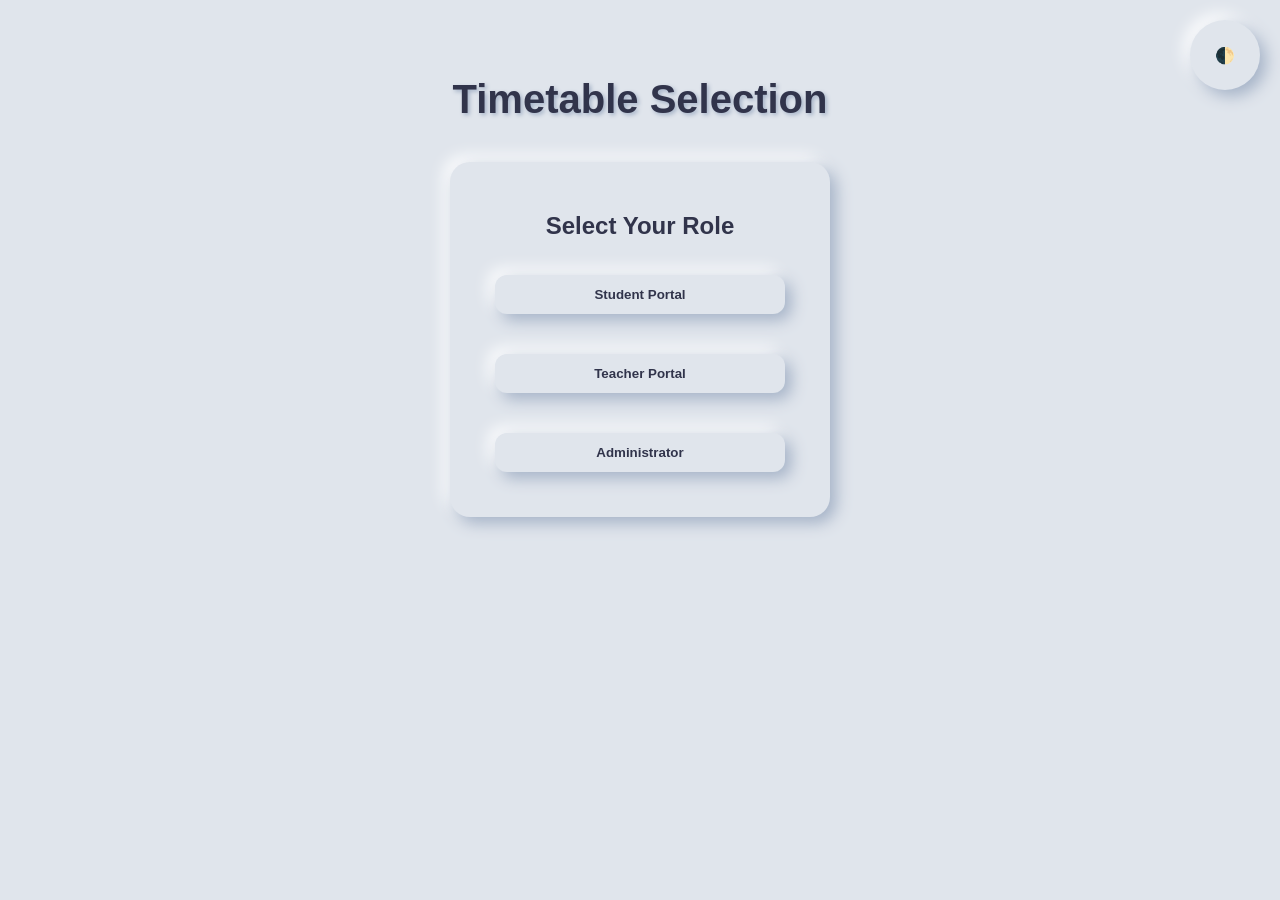
==== index.html @ 3968385f "first commit" ====
<!DOCTYPE html>
<html lang="en">

<head>
    <meta charset="UTF-8">
    <meta name="viewport" content="width=device-width, initial-scale=1.0">
    <title>Timetable Selection System</title>
    <link rel="stylesheet" href="css/style.css">
</head>

<body>

    <div class="theme-switch" id="theme-toggle" title="Toggle Light/Dark Mode">
        🌓
    </div>

    <div class="container">
        <h1>Timetable Selection</h1>

        <div class="login-box">
            <h2>Select Your Role</h2>
            <div style="display: flex; flex-direction: column; gap: 10px;">
                <button onclick="location.href='student.html'">Student Portal</button>
                <button onclick="location.href='teacher.html'">Teacher Portal</button>
                <button onclick="location.href='admin.html'">Administrator</button>
            </div>
        </div>
    </div>

    <script>
        const themeToggle = document.getElementById('theme-toggle');
        const body = document.body;

        // Check for saved theme
        const savedTheme = localStorage.getItem('theme') || 'light';
        body.setAttribute('data-theme', savedTheme);

        themeToggle.addEventListener('click', () => {
            const currentTheme = body.getAttribute('data-theme');
            const newTheme = currentTheme === 'light' ? 'dark' : 'light';
            body.setAttribute('data-theme', newTheme);
            localStorage.setItem('theme', newTheme);
        });
    </script>

</body>

</html>
---- css/style.css ----
:root {
    /* Light Mode Variables */
    --bg-color: #e0e5ec;
    --text-color: #31344b;
    --shadow-light: #ffffff;
    --shadow-dark: #a3b1c6;
    --accent-color: #007BFF;
    --accent-hover: #0056b3;
    --inset-shadow: inset 2px 2px 5px var(--shadow-dark),
        inset -5px -5px 10px var(--shadow-light);
    --outset-shadow: 6px 6px 16px var(--shadow-dark),
        -6px -6px 16px var(--shadow-light);
    --transition: all 0.3s ease;
}

[data-theme="dark"] {
    /* Dark Mode Variables */
    --bg-color: #2d3436;
    --text-color: #dfe6e9;
    --shadow-light: #3d4648;
    --shadow-dark: #1d2122;
    --accent-color: #0984e3;
    --accent-hover: #74b9ff;
}

body {
    font-family: 'Segoe UI', Tahoma, Geneva, Verdana, sans-serif;
    background: var(--bg-color);
    color: var(--text-color);
    text-align: center;
    margin: 0;
    padding: 0;
    transition: var(--transition);
    min-height: 100vh;
}

.container {
    padding: 50px 20px;
    max-width: 1200px;
    margin: auto;
}

h1 {
    font-size: 2.5rem;
    margin-bottom: 40px;
    text-shadow: 2px 2px 4px var(--shadow-dark);
}

.login-box,
.admin-box,
.card {
    background: var(--bg-color);
    padding: 30px;
    width: 320px;
    margin: 30px auto;
    border-radius: 20px;
    box-shadow: var(--outset-shadow);
    transition: var(--transition);
}

button {
    padding: 12px 25px;
    margin: 15px;
    border: none;
    background: var(--bg-color);
    color: var(--text-color);
    border-radius: 12px;
    box-shadow: var(--outset-shadow);
    cursor: pointer;
    font-weight: 600;
    transition: var(--transition);
    outline: none;
}

button:hover {
    box-shadow: 3px 3px 8px var(--shadow-dark),
        -3px -3px 8px var(--shadow-light);
    transform: translateY(-2px);
    color: var(--accent-color);
}

button:active {
    box-shadow: var(--inset-shadow);
    transform: translateY(0);
}

.submit {
    background: var(--accent-color);
    color: white;
}

.submit:hover {
    background: var(--accent-hover);
    color: white;
}

table {
    margin: 40px auto;
    border-collapse: separate;
    border-spacing: 15px;
    width: 90%;
    max-width: 1000px;
}

th,
td {
    padding: 20px;
    border-radius: 15px;
    background: var(--bg-color);
    box-shadow: var(--outset-shadow);
    transition: var(--transition);
}

th {
    font-weight: bold;
    color: var(--accent-color);
}

select {
    padding: 10px;
    border-radius: 10px;
    border: none;
    background: var(--bg-color);
    box-shadow: var(--inset-shadow);
    color: var(--text-color);
    outline: none;
    cursor: pointer;
    width: 100%;
}

/* Theme Toggle */
.theme-switch {
    position: fixed;
    top: 20px;
    right: 20px;
    padding: 10px;
    border-radius: 50%;
    width: 50px;
    height: 50px;
    display: flex;
    align-items: center;
    justify-content: center;
    cursor: pointer;
    box-shadow: var(--outset-shadow);
    background: var(--bg-color);
    z-index: 1000;
}

.theme-switch:active {
    box-shadow: var(--inset-shadow);
}

/* Drag and Drop Styles */
.draggable-container {
    display: flex;
    justify-content: center;
    gap: 30px;
    flex-wrap: wrap;
    margin-top: 40px;
}

.teacher-list {
    width: 250px;
    padding: 20px;
    border-radius: 20px;
    box-shadow: var(--inset-shadow);
    min-height: 400px;
}

.teacher-card {
    padding: 15px;
    margin-bottom: 20px;
    border-radius: 15px;
    box-shadow: var(--outset-shadow);
    cursor: grab;
    background: var(--bg-color);
    transition: var(--transition);
}

.teacher-card:active {
    cursor: grabbing;
}

.teacher-card.dragging {
    opacity: 0.5;
    transform: scale(0.95);
}

.drop-zone {
    min-height: 60px;
    border-radius: 10px;
    box-shadow: var(--inset-shadow);
    display: flex;
    align-items: center;
    justify-content: center;
    padding: 10px;
    transition: var(--transition);
}

.drop-zone.hover {
    background: rgba(0, 123, 255, 0.1);
    box-shadow: inset 4px 4px 10px var(--shadow-dark),
        inset -4px -4px 10px var(--shadow-light);
}
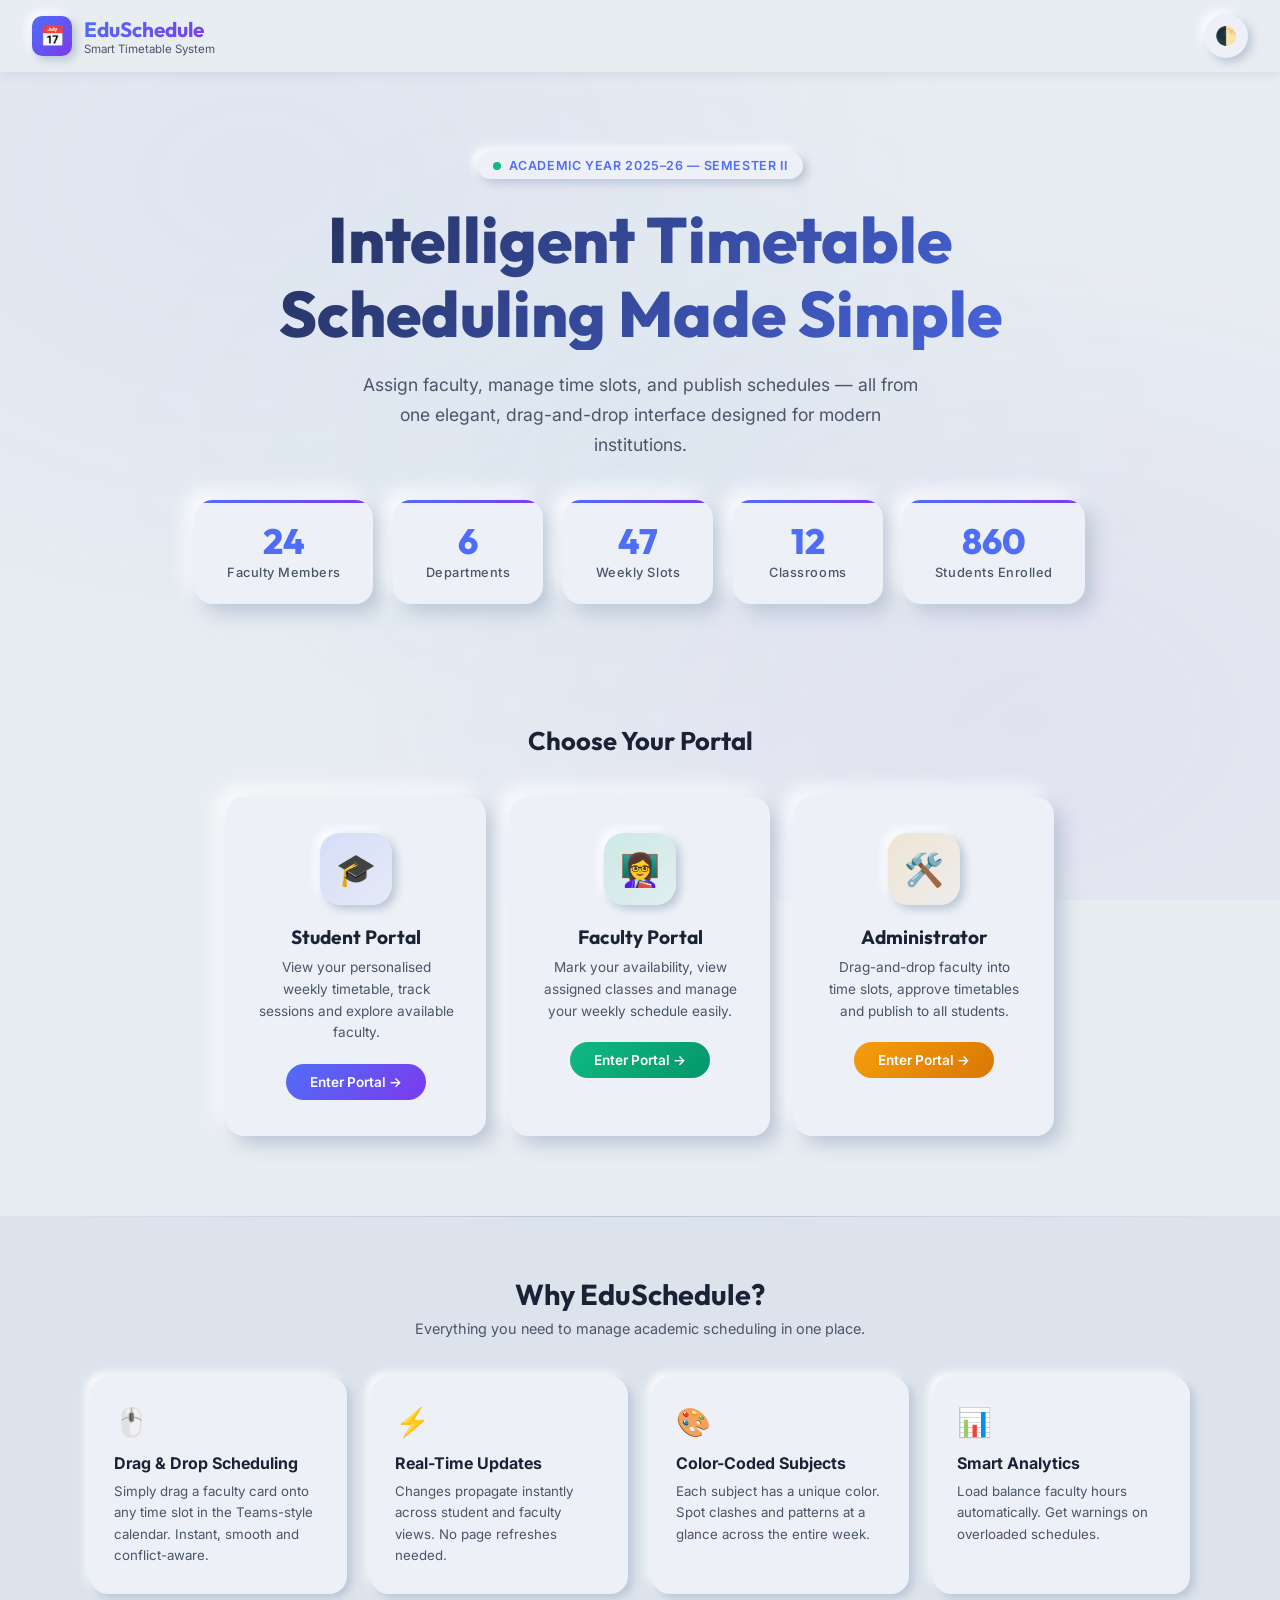
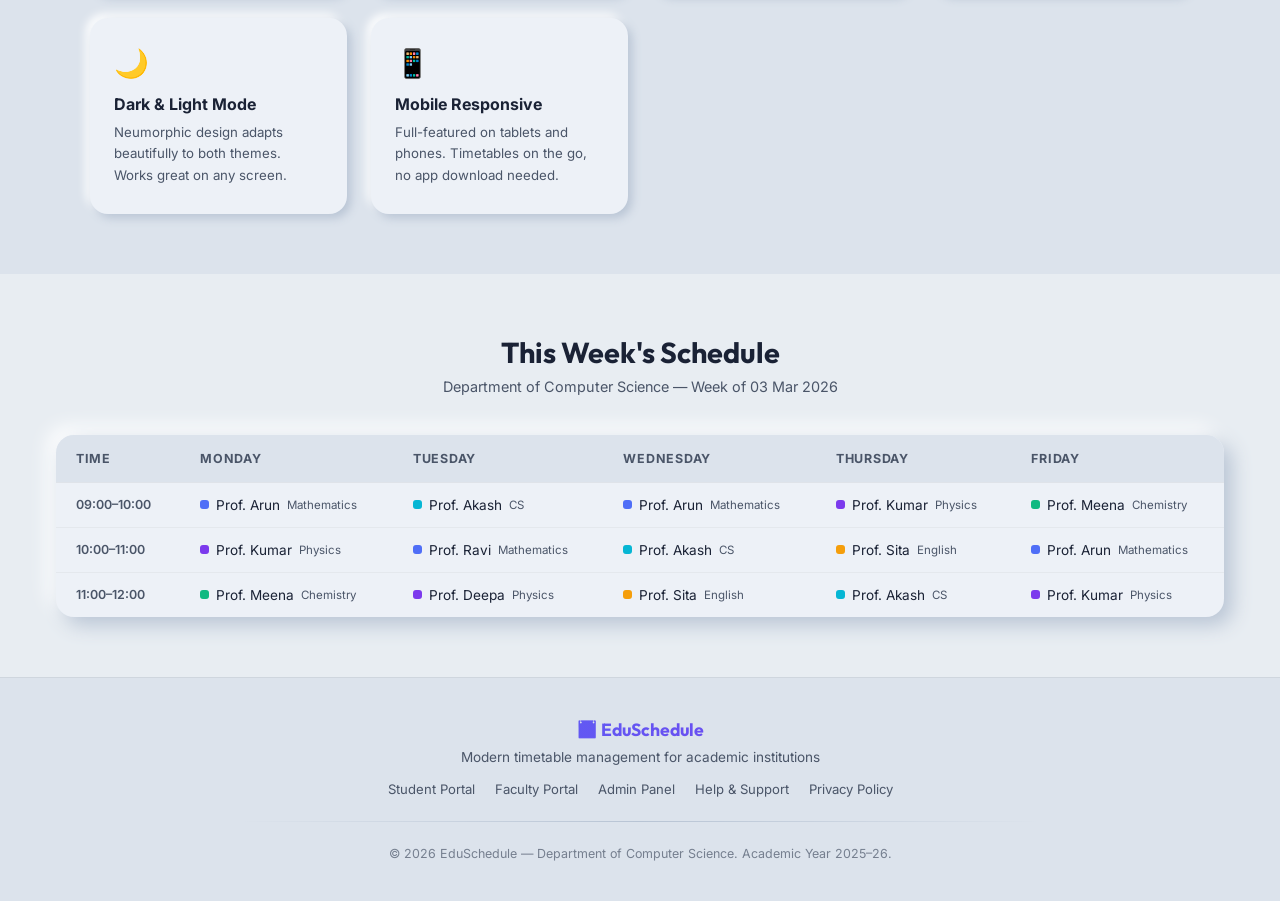
==== commit 22e8e9e4: "frontend commit" ====
--- a/index.html
+++ b/index.html
@@ -1,48 +1,279 @@
 <!DOCTYPE html>
-<html lang="en">
+<html lang="en" data-theme="light">
 
 <head>
     <meta charset="UTF-8">
     <meta name="viewport" content="width=device-width, initial-scale=1.0">
-    <title>Timetable Selection System</title>
+    <title>EduSchedule — Smart Timetable Management</title>
+    <meta name="description"
+        content="AI-powered smart timetable scheduling system for colleges and universities. Manage faculty, courses and class slots seamlessly.">
     <link rel="stylesheet" href="css/style.css">
 </head>
 
 <body>
-
-    <div class="theme-switch" id="theme-toggle" title="Toggle Light/Dark Mode">
-        🌓
-    </div>
-
-    <div class="container">
-        <h1>Timetable Selection</h1>
-
-        <div class="login-box">
-            <h2>Select Your Role</h2>
-            <div style="display: flex; flex-direction: column; gap: 10px;">
-                <button onclick="location.href='student.html'">Student Portal</button>
-                <button onclick="location.href='teacher.html'">Teacher Portal</button>
-                <button onclick="location.href='admin.html'">Administrator</button>
-            </div>
-        </div>
-    </div>
+    <div class="page-wrapper">
+
+        <!-- NAVBAR -->
+        <nav class="navbar">
+            <a class="nav-brand" href="index.html">
+                <div class="nav-logo">📅</div>
+                <div>
+                    <div class="nav-title">EduSchedule</div>
+                    <div class="nav-subtitle">Smart Timetable System</div>
+                </div>
+            </a>
+            <div class="nav-actions">
+                <button class="theme-switch" id="theme-toggle" title="Toggle theme">🌓</button>
+            </div>
+        </nav>
+
+        <!-- HERO -->
+        <section class="hero">
+            <div class="hero-badge">
+                <span class="dot"></span>
+                Academic Year 2025–26 — Semester II
+            </div>
+            <h1>Intelligent Timetable<br>Scheduling Made Simple</h1>
+            <p>Assign faculty, manage time slots, and publish schedules — all from one elegant, drag-and-drop interface
+                designed for modern institutions.</p>
+
+            <div class="stats-row">
+                <div class="stat-card">
+                    <div class="stat-num">24</div>
+                    <div class="stat-label">Faculty Members</div>
+                </div>
+                <div class="stat-card">
+                    <div class="stat-num">6</div>
+                    <div class="stat-label">Departments</div>
+                </div>
+                <div class="stat-card">
+                    <div class="stat-num">48</div>
+                    <div class="stat-label">Weekly Slots</div>
+                </div>
+                <div class="stat-card">
+                    <div class="stat-num">12</div>
+                    <div class="stat-label">Classrooms</div>
+                </div>
+                <div class="stat-card">
+                    <div class="stat-num">860</div>
+                    <div class="stat-label">Students Enrolled</div>
+                </div>
+            </div>
+        </section>
+
+        <!-- ROLE CARDS -->
+        <section class="roles-section">
+            <h2 class="roles-title">Choose Your Portal</h2>
+            <div class="roles-grid">
+
+                <div class="role-card" onclick="location.href='student.html'">
+                    <div class="role-icon student">🎓</div>
+                    <h3>Student Portal</h3>
+                    <p>View your personalised weekly timetable, track sessions and explore available faculty.</p>
+                    <span class="role-btn blue">Enter Portal →</span>
+                </div>
+
+                <div class="role-card" onclick="location.href='teacher.html'">
+                    <div class="role-icon teacher">👩‍🏫</div>
+                    <h3>Faculty Portal</h3>
+                    <p>Mark your availability, view assigned classes and manage your weekly schedule easily.</p>
+                    <span class="role-btn green">Enter Portal →</span>
+                </div>
+
+                <div class="role-card" onclick="location.href='admin.html'">
+                    <div class="role-icon admin">🛠️</div>
+                    <h3>Administrator</h3>
+                    <p>Drag-and-drop faculty into time slots, approve timetables and publish to all students.</p>
+                    <span class="role-btn amber">Enter Portal →</span>
+                </div>
+
+            </div>
+        </section>
+
+        <!-- FEATURES -->
+        <section class="features-section">
+            <div class="container">
+                <div class="section-head">
+                    <h2>Why EduSchedule?</h2>
+                    <p>Everything you need to manage academic scheduling in one place.</p>
+                </div>
+                <div class="features-grid">
+                    <div class="feature-card">
+                        <span class="feature-icon">🖱️</span>
+                        <h4>Drag & Drop Scheduling</h4>
+                        <p>Simply drag a faculty card onto any time slot in the Teams-style calendar. Instant, smooth
+                            and conflict-aware.</p>
+                    </div>
+                    <div class="feature-card">
+                        <span class="feature-icon">⚡</span>
+                        <h4>Real-Time Updates</h4>
+                        <p>Changes propagate instantly across student and faculty views. No page refreshes needed.</p>
+                    </div>
+                    <div class="feature-card">
+                        <span class="feature-icon">🎨</span>
+                        <h4>Color-Coded Subjects</h4>
+                        <p>Each subject has a unique color. Spot clashes and patterns at a glance across the entire
+                            week.</p>
+                    </div>
+                    <div class="feature-card">
+                        <span class="feature-icon">📊</span>
+                        <h4>Smart Analytics</h4>
+                        <p>Load balance faculty hours automatically. Get warnings on overloaded schedules.</p>
+                    </div>
+                    <div class="feature-card">
+                        <span class="feature-icon">🌙</span>
+                        <h4>Dark & Light Mode</h4>
+                        <p>Neumorphic design adapts beautifully to both themes. Works great on any screen.</p>
+                    </div>
+                    <div class="feature-card">
+                        <span class="feature-icon">📱</span>
+                        <h4>Mobile Responsive</h4>
+                        <p>Full-featured on tablets and phones. Timetables on the go, no app download needed.</p>
+                    </div>
+                </div>
+            </div>
+        </section>
+
+        <!-- TIMETABLE PREVIEW -->
+        <section style="padding: 60px 32px;">
+            <div class="container">
+                <div class="section-head">
+                    <h2>This Week's Schedule</h2>
+                    <p>Department of Computer Science — Week of 03 Mar 2026</p>
+                </div>
+                <div
+                    style="background: var(--surface); border-radius: var(--radius); box-shadow: var(--neu-out); overflow: hidden; animation: fadeInUp 0.5s ease;">
+                    <table class="admin-table">
+                        <thead>
+                            <tr>
+                                <th>TIME</th>
+                                <th>MONDAY</th>
+                                <th>TUESDAY</th>
+                                <th>WEDNESDAY</th>
+                                <th>THURSDAY</th>
+                                <th>FRIDAY</th>
+                            </tr>
+                        </thead>
+                        <tbody>
+                            <tr>
+                                <td class="text-muted" style="font-weight:600; font-size:0.78rem;">09:00–10:00</td>
+                                <td><span style="display:flex;align-items:center;gap:7px;"><span
+                                            style="width:9px;height:9px;border-radius:3px;background:#4f6ef7;display:inline-block;"></span>Prof.
+                                        Arun <span
+                                            style="font-size:0.72rem;color:var(--text2);">Mathematics</span></span></td>
+                                <td><span style="display:flex;align-items:center;gap:7px;"><span
+                                            style="width:9px;height:9px;border-radius:3px;background:#06b6d4;display:inline-block;"></span>Prof.
+                                        Akash <span style="font-size:0.72rem;color:var(--text2);">CS</span></span></td>
+                                <td><span style="display:flex;align-items:center;gap:7px;"><span
+                                            style="width:9px;height:9px;border-radius:3px;background:#4f6ef7;display:inline-block;"></span>Prof.
+                                        Arun <span
+                                            style="font-size:0.72rem;color:var(--text2);">Mathematics</span></span></td>
+                                <td><span style="display:flex;align-items:center;gap:7px;"><span
+                                            style="width:9px;height:9px;border-radius:3px;background:#7c3aed;display:inline-block;"></span>Prof.
+                                        Kumar <span style="font-size:0.72rem;color:var(--text2);">Physics</span></span>
+                                </td>
+                                <td><span style="display:flex;align-items:center;gap:7px;"><span
+                                            style="width:9px;height:9px;border-radius:3px;background:#10b981;display:inline-block;"></span>Prof.
+                                        Meena <span
+                                            style="font-size:0.72rem;color:var(--text2);">Chemistry</span></span></td>
+                            </tr>
+                            <tr>
+                                <td class="text-muted" style="font-weight:600; font-size:0.78rem;">10:00–11:00</td>
+                                <td><span style="display:flex;align-items:center;gap:7px;"><span
+                                            style="width:9px;height:9px;border-radius:3px;background:#7c3aed;display:inline-block;"></span>Prof.
+                                        Kumar <span style="font-size:0.72rem;color:var(--text2);">Physics</span></span>
+                                </td>
+                                <td><span style="display:flex;align-items:center;gap:7px;"><span
+                                            style="width:9px;height:9px;border-radius:3px;background:#4f6ef7;display:inline-block;"></span>Prof.
+                                        Ravi <span
+                                            style="font-size:0.72rem;color:var(--text2);">Mathematics</span></span></td>
+                                <td><span style="display:flex;align-items:center;gap:7px;"><span
+                                            style="width:9px;height:9px;border-radius:3px;background:#06b6d4;display:inline-block;"></span>Prof.
+                                        Akash <span style="font-size:0.72rem;color:var(--text2);">CS</span></span></td>
+                                <td><span style="display:flex;align-items:center;gap:7px;"><span
+                                            style="width:9px;height:9px;border-radius:3px;background:#f59e0b;display:inline-block;"></span>Prof.
+                                        Sita <span style="font-size:0.72rem;color:var(--text2);">English</span></span>
+                                </td>
+                                <td><span style="display:flex;align-items:center;gap:7px;"><span
+                                            style="width:9px;height:9px;border-radius:3px;background:#4f6ef7;display:inline-block;"></span>Prof.
+                                        Arun <span
+                                            style="font-size:0.72rem;color:var(--text2);">Mathematics</span></span></td>
+                            </tr>
+                            <tr>
+                                <td class="text-muted" style="font-weight:600; font-size:0.78rem;">11:00–12:00</td>
+                                <td><span style="display:flex;align-items:center;gap:7px;"><span
+                                            style="width:9px;height:9px;border-radius:3px;background:#10b981;display:inline-block;"></span>Prof.
+                                        Meena <span
+                                            style="font-size:0.72rem;color:var(--text2);">Chemistry</span></span></td>
+                                <td><span style="display:flex;align-items:center;gap:7px;"><span
+                                            style="width:9px;height:9px;border-radius:3px;background:#7c3aed;display:inline-block;"></span>Prof.
+                                        Deepa <span style="font-size:0.72rem;color:var(--text2);">Physics</span></span>
+                                </td>
+                                <td><span style="display:flex;align-items:center;gap:7px;"><span
+                                            style="width:9px;height:9px;border-radius:3px;background:#f59e0b;display:inline-block;"></span>Prof.
+                                        Sita <span style="font-size:0.72rem;color:var(--text2);">English</span></span>
+                                </td>
+                                <td><span style="display:flex;align-items:center;gap:7px;"><span
+                                            style="width:9px;height:9px;border-radius:3px;background:#06b6d4;display:inline-block;"></span>Prof.
+                                        Akash <span style="font-size:0.72rem;color:var(--text2);">CS</span></span></td>
+                                <td><span style="display:flex;align-items:center;gap:7px;"><span
+                                            style="width:9px;height:9px;border-radius:3px;background:#7c3aed;display:inline-block;"></span>Prof.
+                                        Kumar <span style="font-size:0.72rem;color:var(--text2);">Physics</span></span>
+                                </td>
+                            </tr>
+                        </tbody>
+                    </table>
+                </div>
+            </div>
+        </section>
+
+        <!-- FOOTER -->
+        <footer class="footer">
+            <div class="footer-content">
+                <div class="footer-brand">📅 EduSchedule</div>
+                <p style="font-size:0.85rem; color:var(--text2); margin-bottom:16px;">Modern timetable management for
+                    academic institutions</p>
+                <div class="footer-links">
+                    <a href="student.html">Student Portal</a>
+                    <a href="teacher.html">Faculty Portal</a>
+                    <a href="admin.html">Admin Panel</a>
+                    <a href="#">Help & Support</a>
+                    <a href="#">Privacy Policy</a>
+                </div>
+                <div class="divider"></div>
+                <div class="footer-copy">© 2026 EduSchedule — Department of Computer Science. Academic Year 2025–26.
+                </div>
+            </div>
+        </footer>
+
+    </div><!-- page-wrapper -->
+
+    <div id="toast-container"></div>
 
     <script>
-        const themeToggle = document.getElementById('theme-toggle');
-        const body = document.body;
-
-        // Check for saved theme
-        const savedTheme = localStorage.getItem('theme') || 'light';
-        body.setAttribute('data-theme', savedTheme);
-
-        themeToggle.addEventListener('click', () => {
-            const currentTheme = body.getAttribute('data-theme');
-            const newTheme = currentTheme === 'light' ? 'dark' : 'light';
-            body.setAttribute('data-theme', newTheme);
-            localStorage.setItem('theme', newTheme);
+        // Theme
+        const tt = document.getElementById('theme-toggle');
+        const saved = localStorage.getItem('theme') || 'light';
+        document.documentElement.setAttribute('data-theme', saved);
+        tt.addEventListener('click', () => {
+            const cur = document.documentElement.getAttribute('data-theme');
+            const next = cur === 'light' ? 'dark' : 'light';
+            document.documentElement.setAttribute('data-theme', next);
+            localStorage.setItem('theme', next);
+        });
+
+        // Animate stats counters
+        document.querySelectorAll('.stat-num').forEach(el => {
+            const target = parseInt(el.textContent);
+            let count = 0;
+            const step = Math.max(1, Math.floor(target / 30));
+            const interval = setInterval(() => {
+                count = Math.min(count + step, target);
+                el.textContent = count;
+                if (count >= target) clearInterval(interval);
+            }, 40);
         });
     </script>
-
 </body>
 
 </html>
--- a/css/style.css
+++ b/css/style.css
@@ -1,204 +1,2019 @@
+@import url('https://fonts.googleapis.com/css2?family=Inter:wght@300;400;500;600;700;800&family=Outfit:wght@300;400;600;700;800&display=swap');
+
+/* ============================================================
+   CSS VARIABLES — LIGHT & DARK NEUMORPHISM THEME
+   ============================================================ */
 :root {
-    /* Light Mode Variables */
-    --bg-color: #e0e5ec;
-    --text-color: #31344b;
-    --shadow-light: #ffffff;
-    --shadow-dark: #a3b1c6;
-    --accent-color: #007BFF;
-    --accent-hover: #0056b3;
-    --inset-shadow: inset 2px 2px 5px var(--shadow-dark),
-        inset -5px -5px 10px var(--shadow-light);
-    --outset-shadow: 6px 6px 16px var(--shadow-dark),
-        -6px -6px 16px var(--shadow-light);
-    --transition: all 0.3s ease;
+    --bg: #e8edf2;
+    --bg2: #dce3ec;
+    --surface: #edf1f7;
+    --shadow-l: #ffffff;
+    --shadow-d: #b8c4d4;
+    --text: #1a2235;
+    --text2: #4a5568;
+    --accent: #4f6ef7;
+    --accent2: #7c3aed;
+    --accent3: #06b6d4;
+    --accent4: #10b981;
+    --accent5: #f59e0b;
+    --accent6: #ef4444;
+    --neu-out: 8px 8px 20px var(--shadow-d), -8px -8px 20px var(--shadow-l);
+    --neu-in: inset 4px 4px 10px var(--shadow-d), inset -4px -4px 10px var(--shadow-l);
+    --neu-sm: 4px 4px 10px var(--shadow-d), -4px -4px 10px var(--shadow-l);
+    --radius: 18px;
+    --radius-sm: 12px;
+    --transition: all 0.35s cubic-bezier(0.4, 0, 0.2, 1);
+    --transition-fast: all 0.15s ease;
+    --font: 'Inter', 'Segoe UI', sans-serif;
+    --font-display: 'Outfit', sans-serif;
 }
 
 [data-theme="dark"] {
-    /* Dark Mode Variables */
-    --bg-color: #2d3436;
-    --text-color: #dfe6e9;
-    --shadow-light: #3d4648;
-    --shadow-dark: #1d2122;
-    --accent-color: #0984e3;
-    --accent-hover: #74b9ff;
-}
-
-body {
-    font-family: 'Segoe UI', Tahoma, Geneva, Verdana, sans-serif;
-    background: var(--bg-color);
-    color: var(--text-color);
-    text-align: center;
+    --bg: #1a1f2e;
+    --bg2: #151922;
+    --surface: #1f2537;
+    --shadow-l: #252b3b;
+    --shadow-d: #0f1219;
+    --text: #e2e8f4;
+    --text2: #94a3b8;
+    --accent: #6d87ff;
+    --accent2: #a78bfa;
+    --accent3: #22d3ee;
+    --accent4: #34d399;
+    --accent5: #fbbf24;
+    --accent6: #f87171;
+}
+
+/* ============================================================
+   GLOBAL RESET & BASE
+   ============================================================ */
+*,
+*::before,
+*::after {
+    box-sizing: border-box;
     margin: 0;
     padding: 0;
+}
+
+html {
+    scroll-behavior: smooth;
+}
+
+body {
+    font-family: var(--font);
+    background: var(--bg);
+    color: var(--text);
+    min-height: 100vh;
+    transition: background 0.4s ease, color 0.4s ease;
+    overflow-x: hidden;
+    position: relative;
+}
+
+/* Animated background mesh */
+body::before {
+    content: '';
+    position: fixed;
+    inset: 0;
+    background:
+        radial-gradient(ellipse at 20% 20%, rgba(79, 110, 247, 0.06) 0%, transparent 50%),
+        radial-gradient(ellipse at 80% 80%, rgba(124, 58, 237, 0.06) 0%, transparent 50%),
+        radial-gradient(ellipse at 50% 50%, rgba(6, 182, 212, 0.03) 0%, transparent 60%);
+    pointer-events: none;
+    z-index: 0;
+    animation: bgPulse 12s ease-in-out infinite;
+}
+
+[data-theme="dark"] body::before {
+    background:
+        radial-gradient(ellipse at 20% 20%, rgba(109, 135, 255, 0.08) 0%, transparent 50%),
+        radial-gradient(ellipse at 80% 80%, rgba(167, 139, 250, 0.08) 0%, transparent 50%),
+        radial-gradient(ellipse at 50% 50%, rgba(34, 211, 238, 0.04) 0%, transparent 60%);
+}
+
+/* ============================================================
+   KEYFRAME ANIMATIONS
+   ============================================================ */
+@keyframes bgPulse {
+
+    0%,
+    100% {
+        opacity: 1;
+    }
+
+    50% {
+        opacity: 0.6;
+    }
+}
+
+@keyframes fadeInUp {
+    from {
+        opacity: 0;
+        transform: translateY(30px);
+    }
+
+    to {
+        opacity: 1;
+        transform: translateY(0);
+    }
+}
+
+@keyframes fadeInDown {
+    from {
+        opacity: 0;
+        transform: translateY(-20px);
+    }
+
+    to {
+        opacity: 1;
+        transform: translateY(0);
+    }
+}
+
+@keyframes fadeInLeft {
+    from {
+        opacity: 0;
+        transform: translateX(-30px);
+    }
+
+    to {
+        opacity: 1;
+        transform: translateX(0);
+    }
+}
+
+@keyframes fadeInRight {
+    from {
+        opacity: 0;
+        transform: translateX(30px);
+    }
+
+    to {
+        opacity: 1;
+        transform: translateX(0);
+    }
+}
+
+@keyframes scaleIn {
+    from {
+        opacity: 0;
+        transform: scale(0.85);
+    }
+
+    to {
+        opacity: 1;
+        transform: scale(1);
+    }
+}
+
+@keyframes shimmer {
+    0% {
+        background-position: -200% center;
+    }
+
+    100% {
+        background-position: 200% center;
+    }
+}
+
+@keyframes pulse {
+
+    0%,
+    100% {
+        box-shadow: 0 0 0 0 rgba(79, 110, 247, 0.4);
+    }
+
+    50% {
+        box-shadow: 0 0 0 10px rgba(79, 110, 247, 0);
+    }
+}
+
+@keyframes float {
+
+    0%,
+    100% {
+        transform: translateY(0px);
+    }
+
+    50% {
+        transform: translateY(-6px);
+    }
+}
+
+@keyframes dropBounce {
+    0% {
+        transform: scale(1.1);
+    }
+
+    40% {
+        transform: scale(0.95);
+    }
+
+    70% {
+        transform: scale(1.04);
+    }
+
+    100% {
+        transform: scale(1);
+    }
+}
+
+@keyframes ripple {
+    0% {
+        transform: scale(0);
+        opacity: 0.6;
+    }
+
+    100% {
+        transform: scale(2.5);
+        opacity: 0;
+    }
+}
+
+@keyframes toastIn {
+    from {
+        opacity: 0;
+        transform: translateX(100%);
+    }
+
+    to {
+        opacity: 1;
+        transform: translateX(0);
+    }
+}
+
+@keyframes toastOut {
+    from {
+        opacity: 1;
+        transform: translateX(0);
+    }
+
+    to {
+        opacity: 0;
+        transform: translateX(120%);
+    }
+}
+
+@keyframes spin {
+    to {
+        transform: rotate(360deg);
+    }
+}
+
+@keyframes gradientFlow {
+    0% {
+        background-position: 0% 50%;
+    }
+
+    50% {
+        background-position: 100% 50%;
+    }
+
+    100% {
+        background-position: 0% 50%;
+    }
+}
+
+/* ============================================================
+   LAYOUT WRAPPERS
+   ============================================================ */
+.page-wrapper {
+    position: relative;
+    z-index: 1;
+    min-height: 100vh;
+}
+
+.container {
+    max-width: 1300px;
+    margin: 0 auto;
+    padding: 0 24px;
+}
+
+/* ============================================================
+   NAVBAR
+   ============================================================ */
+.navbar {
+    position: sticky;
+    top: 0;
+    z-index: 100;
+    background: var(--bg);
+    box-shadow: 0 2px 12px rgba(0, 0, 0, 0.08);
+    padding: 14px 32px;
+    display: flex;
+    align-items: center;
+    justify-content: space-between;
+    animation: fadeInDown 0.4s ease;
+    backdrop-filter: blur(10px);
+}
+
+[data-theme="dark"] .navbar {
+    background: rgba(26, 31, 46, 0.95);
+    box-shadow: 0 2px 12px rgba(0, 0, 0, 0.3);
+}
+
+.nav-brand {
+    display: flex;
+    align-items: center;
+    gap: 12px;
+    text-decoration: none;
+    color: var(--text);
+}
+
+.nav-logo {
+    width: 40px;
+    height: 40px;
+    border-radius: 10px;
+    background: linear-gradient(135deg, var(--accent), var(--accent2));
+    display: flex;
+    align-items: center;
+    justify-content: center;
+    font-size: 20px;
+    box-shadow: var(--neu-sm);
+    animation: float 4s ease-in-out infinite;
+}
+
+.nav-title {
+    font-family: var(--font-display);
+    font-size: 1.3rem;
+    font-weight: 700;
+    background: linear-gradient(135deg, var(--accent), var(--accent2));
+    -webkit-background-clip: text;
+    -webkit-text-fill-color: transparent;
+    background-clip: text;
+}
+
+.nav-subtitle {
+    font-size: 0.72rem;
+    color: var(--text2);
+    font-weight: 400;
+    -webkit-text-fill-color: var(--text2);
+}
+
+.nav-actions {
+    display: flex;
+    align-items: center;
+    gap: 12px;
+}
+
+.nav-back {
+    padding: 8px 16px;
+    border-radius: var(--radius-sm);
+    background: var(--surface);
+    box-shadow: var(--neu-sm);
+    color: var(--text2);
+    text-decoration: none;
+    font-size: 0.85rem;
+    font-weight: 500;
     transition: var(--transition);
-    min-height: 100vh;
-}
-
-.container {
-    padding: 50px 20px;
-    max-width: 1200px;
-    margin: auto;
-}
-
-h1 {
-    font-size: 2.5rem;
+    border: none;
+    cursor: pointer;
+}
+
+.nav-back:hover {
+    color: var(--accent);
+    transform: translateY(-2px);
+    box-shadow: var(--neu-out);
+}
+
+/* Theme toggle */
+.theme-switch {
+    width: 44px;
+    height: 44px;
+    border-radius: 50%;
+    display: flex;
+    align-items: center;
+    justify-content: center;
+    cursor: pointer;
+    background: var(--surface);
+    box-shadow: var(--neu-sm);
+    transition: var(--transition);
+    font-size: 18px;
+    border: none;
+    color: var(--text);
+}
+
+.theme-switch:hover {
+    box-shadow: var(--neu-out);
+    transform: rotate(20deg) scale(1.05);
+}
+
+.theme-switch:active {
+    box-shadow: var(--neu-in);
+}
+
+/* ============================================================
+   HERO — INDEX PAGE
+   ============================================================ */
+.hero {
+    padding: 80px 24px 60px;
+    text-align: center;
+    animation: fadeInUp 0.6s ease;
+}
+
+.hero-badge {
+    display: inline-flex;
+    align-items: center;
+    gap: 8px;
+    padding: 6px 16px;
+    border-radius: 50px;
+    background: var(--surface);
+    box-shadow: var(--neu-sm);
+    font-size: 0.78rem;
+    font-weight: 600;
+    color: var(--accent);
+    margin-bottom: 24px;
+    letter-spacing: 0.05em;
+    text-transform: uppercase;
+}
+
+.hero-badge .dot {
+    width: 8px;
+    height: 8px;
+    border-radius: 50%;
+    background: var(--accent4);
+    animation: pulse 2s infinite;
+}
+
+.hero h1 {
+    font-family: var(--font-display);
+    font-size: clamp(2.4rem, 5vw, 4rem);
+    font-weight: 800;
+    line-height: 1.15;
+    margin-bottom: 20px;
+    background: linear-gradient(135deg, var(--text) 0%, var(--accent) 50%, var(--accent2) 100%);
+    background-size: 200% auto;
+    -webkit-background-clip: text;
+    -webkit-text-fill-color: transparent;
+    background-clip: text;
+    animation: shimmer 4s linear infinite;
+}
+
+.hero p {
+    font-size: 1.1rem;
+    color: var(--text2);
+    max-width: 560px;
+    margin: 0 auto 40px;
+    line-height: 1.7;
+}
+
+/* Stats row */
+.stats-row {
+    display: flex;
+    justify-content: center;
+    gap: 20px;
+    flex-wrap: wrap;
+    margin-bottom: 60px;
+    animation: fadeInUp 0.7s 0.15s ease both;
+}
+
+.stat-card {
+    background: var(--surface);
+    box-shadow: var(--neu-out);
+    border-radius: var(--radius);
+    padding: 24px 32px;
+    min-width: 150px;
+    text-align: center;
+    transition: var(--transition);
+    position: relative;
+    overflow: hidden;
+}
+
+.stat-card::before {
+    content: '';
+    position: absolute;
+    top: 0;
+    left: 0;
+    right: 0;
+    height: 3px;
+    background: linear-gradient(90deg, var(--accent), var(--accent2));
+    border-radius: 3px 3px 0 0;
+}
+
+.stat-card:hover {
+    transform: translateY(-6px);
+    box-shadow: 12px 12px 28px var(--shadow-d), -12px -12px 28px var(--shadow-l);
+}
+
+.stat-num {
+    font-family: var(--font-display);
+    font-size: 2.2rem;
+    font-weight: 800;
+    color: var(--accent);
+    line-height: 1;
+    margin-bottom: 6px;
+}
+
+.stat-label {
+    font-size: 0.8rem;
+    color: var(--text2);
+    font-weight: 500;
+    letter-spacing: 0.04em;
+}
+
+/* Role cards */
+.roles-section {
+    padding: 0 24px 80px;
+    animation: fadeInUp 0.7s 0.3s ease both;
+}
+
+.roles-title {
+    text-align: center;
+    font-family: var(--font-display);
+    font-size: 1.6rem;
+    font-weight: 700;
+    color: var(--text);
     margin-bottom: 40px;
-    text-shadow: 2px 2px 4px var(--shadow-dark);
-}
-
-.login-box,
-.admin-box,
-.card {
-    background: var(--bg-color);
-    padding: 30px;
-    width: 320px;
-    margin: 30px auto;
+}
+
+.roles-grid {
+    display: flex;
+    justify-content: center;
+    gap: 24px;
+    flex-wrap: wrap;
+}
+
+.role-card {
+    background: var(--surface);
+    box-shadow: var(--neu-out);
+    border-radius: var(--radius);
+    padding: 36px 32px;
+    width: 260px;
+    text-align: center;
+    cursor: pointer;
+    transition: var(--transition);
+    text-decoration: none;
+    color: var(--text);
+    position: relative;
+    overflow: hidden;
+}
+
+.role-card::after {
+    content: '';
+    position: absolute;
+    inset: 0;
+    border-radius: var(--radius);
+    opacity: 0;
+    transition: opacity 0.3s ease;
+}
+
+.role-card:hover {
+    transform: translateY(-8px) scale(1.02);
+    box-shadow: 14px 14px 32px var(--shadow-d), -14px -14px 32px var(--shadow-l);
+}
+
+.role-card:hover::after {
+    opacity: 1;
+}
+
+.role-card:active {
+    transform: translateY(-2px) scale(0.99);
+}
+
+.role-icon {
+    width: 72px;
+    height: 72px;
     border-radius: 20px;
-    box-shadow: var(--outset-shadow);
+    margin: 0 auto 20px;
+    display: flex;
+    align-items: center;
+    justify-content: center;
+    font-size: 32px;
+    box-shadow: var(--neu-sm);
     transition: var(--transition);
 }
 
-button {
-    padding: 12px 25px;
-    margin: 15px;
-    border: none;
-    background: var(--bg-color);
-    color: var(--text-color);
-    border-radius: 12px;
-    box-shadow: var(--outset-shadow);
-    cursor: pointer;
+.role-card:hover .role-icon {
+    transform: scale(1.1) rotate(5deg);
+    animation: float 2s ease-in-out infinite;
+}
+
+.role-icon.student {
+    background: linear-gradient(135deg, rgba(79, 110, 247, 0.15), rgba(79, 110, 247, 0.05));
+}
+
+.role-icon.teacher {
+    background: linear-gradient(135deg, rgba(16, 185, 129, 0.15), rgba(16, 185, 129, 0.05));
+}
+
+.role-icon.admin {
+    background: linear-gradient(135deg, rgba(245, 158, 11, 0.15), rgba(245, 158, 11, 0.05));
+}
+
+.role-card h3 {
+    font-family: var(--font-display);
+    font-size: 1.2rem;
+    font-weight: 700;
+    margin-bottom: 8px;
+}
+
+.role-card p {
+    font-size: 0.85rem;
+    color: var(--text2);
+    line-height: 1.6;
+    margin-bottom: 20px;
+}
+
+.role-btn {
+    display: inline-block;
+    padding: 10px 24px;
+    border-radius: 50px;
+    font-size: 0.85rem;
     font-weight: 600;
     transition: var(--transition);
+}
+
+.role-btn.blue {
+    background: linear-gradient(135deg, var(--accent), var(--accent2));
+    color: #fff;
+}
+
+.role-btn.green {
+    background: linear-gradient(135deg, var(--accent4), #059669);
+    color: #fff;
+}
+
+.role-btn.amber {
+    background: linear-gradient(135deg, var(--accent5), #d97706);
+    color: #fff;
+}
+
+.role-btn:hover {
+    transform: scale(1.05);
+    filter: brightness(1.1);
+}
+
+/* Features info section */
+.features-section {
+    padding: 60px 24px;
+    background: var(--bg2);
+    position: relative;
+}
+
+.features-section::before {
+    content: '';
+    position: absolute;
+    top: 0;
+    left: 0;
+    right: 0;
+    height: 1px;
+    background: linear-gradient(90deg, transparent, var(--shadow-d), transparent);
+}
+
+.features-grid {
+    display: grid;
+    grid-template-columns: repeat(auto-fit, minmax(220px, 1fr));
+    gap: 24px;
+    max-width: 1100px;
+    margin: 0 auto;
+}
+
+.feature-card {
+    background: var(--surface);
+    box-shadow: var(--neu-sm);
+    border-radius: var(--radius);
+    padding: 28px 24px;
+    transition: var(--transition);
+    animation: fadeInUp 0.5s ease both;
+}
+
+.feature-card:nth-child(2) {
+    animation-delay: 0.1s;
+}
+
+.feature-card:nth-child(3) {
+    animation-delay: 0.2s;
+}
+
+.feature-card:nth-child(4) {
+    animation-delay: 0.3s;
+}
+
+.feature-card:hover {
+    transform: translateY(-4px);
+    box-shadow: var(--neu-out);
+}
+
+.feature-icon {
+    font-size: 28px;
+    margin-bottom: 14px;
+    display: block;
+}
+
+.feature-card h4 {
+    font-weight: 700;
+    margin-bottom: 8px;
+    font-size: 1rem;
+}
+
+.feature-card p {
+    font-size: 0.83rem;
+    color: var(--text2);
+    line-height: 1.6;
+}
+
+/* Section headings */
+.section-head {
+    text-align: center;
+    margin-bottom: 40px;
+}
+
+.section-head h2 {
+    font-family: var(--font-display);
+    font-size: 1.8rem;
+    font-weight: 700;
+    margin-bottom: 8px;
+}
+
+.section-head p {
+    font-size: 0.9rem;
+    color: var(--text2);
+}
+
+/* ============================================================
+   PAGE HEADER (sub-pages)
+   ============================================================ */
+.page-header {
+    padding: 40px 32px 32px;
+    background: var(--surface);
+    box-shadow: 0 4px 20px rgba(0, 0, 0, 0.06);
+    animation: fadeInDown 0.5s ease;
+    border-bottom: 1px solid rgba(0, 0, 0, 0.06);
+}
+
+[data-theme="dark"] .page-header {
+    box-shadow: 0 4px 20px rgba(0, 0, 0, 0.2);
+    border-bottom-color: rgba(255, 255, 255, 0.05);
+}
+
+.page-header h1 {
+    font-family: var(--font-display);
+    font-size: 2rem;
+    font-weight: 800;
+    margin-bottom: 6px;
+    background: linear-gradient(135deg, var(--text), var(--accent));
+    -webkit-background-clip: text;
+    -webkit-text-fill-color: transparent;
+    background-clip: text;
+}
+
+.page-header p {
+    color: var(--text2);
+    font-size: 0.9rem;
+}
+
+.page-content {
+    padding: 32px;
+    position: relative;
+    z-index: 1;
+}
+
+/* ============================================================
+   SCHEDULE CALENDAR (STUDENT PAGE)
+   ============================================================ */
+.schedule-wrapper {
+    display: flex;
+    gap: 24px;
+    align-items: flex-start;
+}
+
+/* Teacher Panel */
+.teacher-panel {
+    width: 280px;
+    flex-shrink: 0;
+    background: var(--surface);
+    border-radius: var(--radius);
+    box-shadow: var(--neu-out);
+    padding: 20px;
+    animation: fadeInLeft 0.5s 0.1s ease both;
+    position: sticky;
+    top: 80px;
+    max-height: calc(100vh - 100px);
+    overflow-y: auto;
+}
+
+.teacher-panel::-webkit-scrollbar {
+    width: 4px;
+}
+
+.teacher-panel::-webkit-scrollbar-track {
+    background: transparent;
+}
+
+.teacher-panel::-webkit-scrollbar-thumb {
+    background: var(--shadow-d);
+    border-radius: 4px;
+}
+
+.panel-header {
+    display: flex;
+    align-items: center;
+    justify-content: space-between;
+    margin-bottom: 16px;
+    padding-bottom: 14px;
+    border-bottom: 1px solid rgba(0, 0, 0, 0.07);
+}
+
+[data-theme="dark"] .panel-header {
+    border-bottom-color: rgba(255, 255, 255, 0.06);
+}
+
+.panel-header h3 {
+    font-family: var(--font-display);
+    font-size: 1rem;
+    font-weight: 700;
+}
+
+.panel-count {
+    font-size: 0.75rem;
+    color: var(--text2);
+    background: var(--bg);
+    box-shadow: var(--neu-in);
+    padding: 3px 10px;
+    border-radius: 50px;
+}
+
+.panel-search {
+    width: 100%;
+    padding: 10px 14px;
+    border-radius: var(--radius-sm);
+    border: none;
+    background: var(--bg);
+    box-shadow: var(--neu-in);
+    color: var(--text);
+    font-family: var(--font);
+    font-size: 0.85rem;
     outline: none;
-}
-
-button:hover {
-    box-shadow: 3px 3px 8px var(--shadow-dark),
-        -3px -3px 8px var(--shadow-light);
-    transform: translateY(-2px);
-    color: var(--accent-color);
-}
-
-button:active {
-    box-shadow: var(--inset-shadow);
-    transform: translateY(0);
-}
-
-.submit {
-    background: var(--accent-color);
-    color: white;
-}
-
-.submit:hover {
-    background: var(--accent-hover);
-    color: white;
-}
-
-table {
-    margin: 40px auto;
-    border-collapse: separate;
-    border-spacing: 15px;
-    width: 90%;
-    max-width: 1000px;
-}
-
-th,
-td {
-    padding: 20px;
-    border-radius: 15px;
-    background: var(--bg-color);
-    box-shadow: var(--outset-shadow);
+    margin-bottom: 16px;
     transition: var(--transition);
 }
 
-th {
-    font-weight: bold;
-    color: var(--accent-color);
-}
-
-select {
-    padding: 10px;
-    border-radius: 10px;
+.panel-search:focus {
+    box-shadow: inset 3px 3px 8px var(--shadow-d), inset -3px -3px 8px var(--shadow-l), 0 0 0 2px rgba(79, 110, 247, 0.3);
+}
+
+.subject-filter {
+    display: flex;
+    flex-wrap: wrap;
+    gap: 6px;
+    margin-bottom: 16px;
+}
+
+.filter-chip {
+    padding: 4px 12px;
+    border-radius: 50px;
+    font-size: 0.72rem;
+    font-weight: 600;
+    cursor: pointer;
     border: none;
-    background: var(--bg-color);
-    box-shadow: var(--inset-shadow);
-    color: var(--text-color);
-    outline: none;
-    cursor: pointer;
-    width: 100%;
-}
-
-/* Theme Toggle */
-.theme-switch {
-    position: fixed;
-    top: 20px;
-    right: 20px;
-    padding: 10px;
-    border-radius: 50%;
-    width: 50px;
-    height: 50px;
-    display: flex;
-    align-items: center;
-    justify-content: center;
-    cursor: pointer;
-    box-shadow: var(--outset-shadow);
-    background: var(--bg-color);
-    z-index: 1000;
-}
-
-.theme-switch:active {
-    box-shadow: var(--inset-shadow);
-}
-
-/* Drag and Drop Styles */
-.draggable-container {
-    display: flex;
-    justify-content: center;
-    gap: 30px;
-    flex-wrap: wrap;
-    margin-top: 40px;
-}
-
-.teacher-list {
-    width: 250px;
-    padding: 20px;
-    border-radius: 20px;
-    box-shadow: var(--inset-shadow);
-    min-height: 400px;
-}
-
+    background: var(--bg);
+    box-shadow: var(--neu-sm);
+    color: var(--text2);
+    transition: var(--transition-fast);
+}
+
+.filter-chip.active,
+.filter-chip:hover {
+    background: var(--accent);
+    color: #fff;
+    box-shadow: 0 2px 8px rgba(79, 110, 247, 0.4);
+}
+
+/* Teacher Cards in Panel */
 .teacher-card {
-    padding: 15px;
-    margin-bottom: 20px;
-    border-radius: 15px;
-    box-shadow: var(--outset-shadow);
+    background: var(--surface);
+    border-radius: var(--radius-sm);
+    box-shadow: var(--neu-sm);
+    padding: 14px;
+    margin-bottom: 10px;
     cursor: grab;
-    background: var(--bg-color);
     transition: var(--transition);
+    user-select: none;
+    position: relative;
+    overflow: hidden;
+    border-left: 3px solid var(--card-color, var(--accent));
+}
+
+.teacher-card:hover {
+    box-shadow: var(--neu-out);
+    transform: translateY(-2px) translateX(2px);
 }
 
 .teacher-card:active {
     cursor: grabbing;
+    transform: scale(0.97);
 }
 
 .teacher-card.dragging {
     opacity: 0.5;
-    transform: scale(0.95);
-}
-
-.drop-zone {
-    min-height: 60px;
+    transform: scale(0.96) rotate(1deg);
+    box-shadow: 2px 2px 8px var(--shadow-d);
+}
+
+.teacher-card.placed {
+    opacity: 0.45;
+    cursor: not-allowed;
+}
+
+.tc-top {
+    display: flex;
+    align-items: center;
+    gap: 10px;
+}
+
+.tc-avatar {
+    width: 38px;
+    height: 38px;
+    border-radius: 12px;
+    display: flex;
+    align-items: center;
+    justify-content: center;
+    font-size: 15px;
+    font-weight: 700;
+    color: #fff;
+    flex-shrink: 0;
+    text-transform: uppercase;
+}
+
+.tc-info {
+    flex: 1;
+    min-width: 0;
+}
+
+.tc-name {
+    font-weight: 700;
+    font-size: 0.85rem;
+    white-space: nowrap;
+    overflow: hidden;
+    text-overflow: ellipsis;
+}
+
+.tc-subject {
+    font-size: 0.72rem;
+    color: var(--text2);
+    margin-top: 2px;
+}
+
+.tc-badge {
+    display: inline-block;
+    padding: 2px 8px;
+    font-size: 0.65rem;
+    font-weight: 700;
+    border-radius: 50px;
+    margin-top: 8px;
+    text-transform: uppercase;
+    letter-spacing: 0.05em;
+}
+
+.tc-drag-hint {
+    position: absolute;
+    right: 10px;
+    top: 50%;
+    transform: translateY(-50%);
+    font-size: 14px;
+    opacity: 0.25;
+    transition: opacity 0.2s;
+}
+
+.teacher-card:hover .tc-drag-hint {
+    opacity: 0.6;
+}
+
+/* Ghost card during drag */
+.drag-ghost {
+    background: var(--surface);
+    border-radius: var(--radius-sm);
+    padding: 12px 16px;
+    box-shadow: 0 20px 60px rgba(0, 0, 0, 0.25), 0 0 0 2px var(--accent);
+    font-weight: 700;
+    font-size: 0.85rem;
+    color: var(--text);
+    pointer-events: none;
+    position: fixed;
+    z-index: 9999;
+    opacity: 0.95;
+    transform: rotate(3deg) scale(1.05);
+    white-space: nowrap;
+    border-left: 3px solid var(--accent);
+    transition: transform 0.1s ease;
+    display: flex;
+    align-items: center;
+    gap: 8px;
+}
+
+/* ============================================================
+   CALENDAR GRID (TEAMS-LIKE)
+   ============================================================ */
+.calendar-section {
+    flex: 1;
+    min-width: 0;
+    animation: fadeInRight 0.5s 0.15s ease both;
+}
+
+.cal-toolbar {
+    display: flex;
+    align-items: center;
+    justify-content: space-between;
+    margin-bottom: 20px;
+    flex-wrap: wrap;
+    gap: 12px;
+}
+
+.cal-week-nav {
+    display: flex;
+    align-items: center;
+    gap: 12px;
+}
+
+.cal-nav-btn {
+    width: 36px;
+    height: 36px;
+    border-radius: 50%;
+    border: none;
+    background: var(--surface);
+    box-shadow: var(--neu-sm);
+    cursor: pointer;
+    font-size: 14px;
+    color: var(--text2);
+    display: flex;
+    align-items: center;
+    justify-content: center;
+    transition: var(--transition-fast);
+}
+
+.cal-nav-btn:hover {
+    box-shadow: var(--neu-out);
+    color: var(--accent);
+    transform: scale(1.05);
+}
+
+.cal-nav-btn:active {
+    box-shadow: var(--neu-in);
+}
+
+.cal-week-label {
+    font-weight: 700;
+    font-size: 1rem;
+    color: var(--text);
+}
+
+.cal-actions {
+    display: flex;
+    align-items: center;
+    gap: 10px;
+}
+
+/* The grid */
+.calendar-grid {
+    background: var(--surface);
+    border-radius: var(--radius);
+    box-shadow: var(--neu-out);
+    overflow: hidden;
+}
+
+.cal-header-row {
+    display: grid;
+    grid-template-columns: 70px repeat(5, 1fr);
+    background: var(--bg2);
+    border-bottom: 2px solid var(--shadow-d);
+}
+
+.cal-col-head {
+    padding: 14px 8px;
+    text-align: center;
+    font-size: 0.8rem;
+    font-weight: 700;
+    color: var(--text2);
+    letter-spacing: 0.04em;
+    text-transform: uppercase;
+}
+
+.cal-col-head.today {
+    color: var(--accent);
+    position: relative;
+}
+
+.cal-col-head.today::after {
+    content: '●';
+    position: absolute;
+    bottom: 4px;
+    left: 50%;
+    transform: translateX(-50%);
+    font-size: 8px;
+    color: var(--accent);
+}
+
+.cal-day-num {
+    font-size: 1.1rem;
+    font-weight: 800;
+    display: block;
+    margin-bottom: 2px;
+}
+
+.cal-body {
+    display: flex;
+    flex-direction: column;
+}
+
+.cal-row {
+    display: grid;
+    grid-template-columns: 70px repeat(5, 1fr);
+    border-bottom: 1px solid rgba(0, 0, 0, 0.05);
+    transition: var(--transition-fast);
+}
+
+[data-theme="dark"] .cal-row {
+    border-bottom-color: rgba(255, 255, 255, 0.04);
+}
+
+.cal-row:last-child {
+    border-bottom: none;
+}
+
+.cal-row:hover {
+    background: rgba(79, 110, 247, 0.02);
+}
+
+.cal-time-label {
+    padding: 16px 8px;
+    text-align: center;
+    font-size: 0.72rem;
+    font-weight: 600;
+    color: var(--text2);
+    border-right: 1px solid rgba(0, 0, 0, 0.06);
+    display: flex;
+    flex-direction: column;
+    align-items: center;
+    justify-content: flex-start;
+    padding-top: 12px;
+    letter-spacing: 0.03em;
+    line-height: 1.3;
+}
+
+[data-theme="dark"] .cal-time-label {
+    border-right-color: rgba(255, 255, 255, 0.04);
+}
+
+/* Drop cells */
+.drop-cell {
+    padding: 6px;
+    min-height: 80px;
+    border-right: 1px solid rgba(0, 0, 0, 0.05);
+    transition: background 0.2s ease;
+    position: relative;
+    cursor: default;
+}
+
+[data-theme="dark"] .drop-cell {
+    border-right-color: rgba(255, 255, 255, 0.04);
+}
+
+.drop-cell:last-child {
+    border-right: none;
+}
+
+.drop-cell.drag-over {
+    background: rgba(79, 110, 247, 0.08);
+    box-shadow: inset 0 0 0 2px rgba(79, 110, 247, 0.5);
+    border-radius: 8px;
+}
+
+.drop-cell.drag-over::before {
+    content: '+ Drop Here';
+    position: absolute;
+    inset: 0;
+    display: flex;
+    align-items: center;
+    justify-content: center;
+    color: var(--accent);
+    font-size: 0.75rem;
+    font-weight: 700;
+    letter-spacing: 0.05em;
+    opacity: 0.8;
+}
+
+.drop-cell.has-event .drop-cell-prompt {
+    display: none;
+}
+
+/* Calendar event (placed teacher) */
+.cal-event {
     border-radius: 10px;
-    box-shadow: var(--inset-shadow);
+    padding: 8px 10px;
+    margin: 2px;
+    cursor: pointer;
+    transition: var(--transition);
+    width: calc(100% - 4px);
+    position: relative;
+    overflow: hidden;
+    animation: dropBounce 0.4s ease;
+    border-left: 3px solid var(--event-color, var(--accent));
+}
+
+.cal-event:hover {
+    transform: scale(1.03);
+    filter: brightness(1.05);
+    z-index: 2;
+}
+
+.cal-event-name {
+    font-size: 0.78rem;
+    font-weight: 700;
+    white-space: nowrap;
+    overflow: hidden;
+    text-overflow: ellipsis;
+    color: var(--text);
+}
+
+.cal-event-sub {
+    font-size: 0.68rem;
+    opacity: 0.75;
+    white-space: nowrap;
+    overflow: hidden;
+    text-overflow: ellipsis;
+    margin-top: 2px;
+}
+
+.cal-event-remove {
+    position: absolute;
+    top: 4px;
+    right: 4px;
+    width: 18px;
+    height: 18px;
+    border-radius: 50%;
     display: flex;
     align-items: center;
     justify-content: center;
+    background: rgba(239, 68, 68, 0.15);
+    color: var(--accent6);
+    font-size: 11px;
+    cursor: pointer;
+    opacity: 0;
+    transition: opacity 0.2s;
+    border: none;
+    line-height: 1;
+}
+
+.cal-event:hover .cal-event-remove {
+    opacity: 1;
+}
+
+.cal-event-remove:hover {
+    background: rgba(239, 68, 68, 0.3);
+}
+
+/* Status bar below calendar */
+.cal-status-bar {
+    display: flex;
+    align-items: center;
+    justify-content: space-between;
+    margin-top: 20px;
+    padding: 14px 20px;
+    background: var(--surface);
+    border-radius: var(--radius-sm);
+    box-shadow: var(--neu-sm);
+    flex-wrap: wrap;
+    gap: 12px;
+}
+
+.status-info {
+    display: flex;
+    align-items: center;
+    gap: 18px;
+}
+
+.status-item {
+    display: flex;
+    align-items: center;
+    gap: 7px;
+    font-size: 0.82rem;
+    color: var(--text2);
+}
+
+.status-dot {
+    width: 10px;
+    height: 10px;
+    border-radius: 50%;
+}
+
+/* Legend */
+.legend {
+    display: flex;
+    flex-wrap: wrap;
+    gap: 10px;
+    margin-top: 16px;
+}
+
+.legend-item {
+    display: flex;
+    align-items: center;
+    gap: 6px;
+    font-size: 0.75rem;
+    color: var(--text2);
+}
+
+.legend-dot {
+    width: 10px;
+    height: 10px;
+    border-radius: 3px;
+    flex-shrink: 0;
+}
+
+/* ============================================================
+   BUTTONS
+   ============================================================ */
+.btn {
+    display: inline-flex;
+    align-items: center;
+    gap: 8px;
+    padding: 11px 22px;
+    border-radius: var(--radius-sm);
+    font-family: var(--font);
+    font-size: 0.88rem;
+    font-weight: 600;
+    cursor: pointer;
+    border: none;
+    outline: none;
+    transition: var(--transition);
+    text-decoration: none;
+    position: relative;
+    overflow: hidden;
+}
+
+.btn::after {
+    content: '';
+    position: absolute;
+    inset: 0;
+    background: rgba(255, 255, 255, 0.15);
+    opacity: 0;
+    transition: opacity 0.2s;
+    border-radius: var(--radius-sm);
+}
+
+.btn:hover::after {
+    opacity: 1;
+}
+
+.btn:active {
+    transform: scale(0.97);
+}
+
+.btn-primary {
+    background: linear-gradient(135deg, var(--accent), var(--accent2));
+    color: #fff;
+    box-shadow: 0 4px 16px rgba(79, 110, 247, 0.4);
+}
+
+.btn-primary:hover {
+    transform: translateY(-2px);
+    box-shadow: 0 8px 24px rgba(79, 110, 247, 0.5);
+}
+
+.btn-secondary {
+    background: var(--surface);
+    box-shadow: var(--neu-sm);
+    color: var(--text2);
+}
+
+.btn-secondary:hover {
+    box-shadow: var(--neu-out);
+    color: var(--accent);
+    transform: translateY(-2px);
+}
+
+.btn-success {
+    background: linear-gradient(135deg, var(--accent4), #059669);
+    color: #fff;
+    box-shadow: 0 4px 16px rgba(16, 185, 129, 0.4);
+}
+
+.btn-success:hover {
+    transform: translateY(-2px);
+    box-shadow: 0 8px 24px rgba(16, 185, 129, 0.5);
+}
+
+.btn-sm {
+    padding: 7px 14px;
+    font-size: 0.78rem;
+}
+
+/* ============================================================
+   TOAST NOTIFICATIONS
+   ============================================================ */
+#toast-container {
+    position: fixed;
+    top: 80px;
+    right: 20px;
+    z-index: 9000;
+    display: flex;
+    flex-direction: column;
+    gap: 10px;
+}
+
+.toast {
+    display: flex;
+    align-items: center;
+    gap: 12px;
+    padding: 14px 20px;
+    background: var(--surface);
+    box-shadow: 0 8px 30px rgba(0, 0, 0, 0.15), 0 0 0 1px rgba(79, 110, 247, 0.15);
+    border-radius: var(--radius-sm);
+    font-size: 0.85rem;
+    font-weight: 500;
+    min-width: 250px;
+    max-width: 340px;
+    animation: toastIn 0.35s cubic-bezier(0.34, 1.56, 0.64, 1) both;
+    border-left: 3px solid var(--accent);
+    backdrop-filter: blur(10px);
+}
+
+.toast.out {
+    animation: toastOut 0.3s ease both;
+}
+
+.toast-success {
+    border-left-color: var(--accent4);
+}
+
+.toast-error {
+    border-left-color: var(--accent6);
+}
+
+.toast-info {
+    border-left-color: var(--accent3);
+}
+
+.toast-icon {
+    font-size: 18px;
+}
+
+/* ============================================================
+   TEACHER PAGE — Availability Calendar
+   ============================================================ */
+.profile-card {
+    background: var(--surface);
+    border-radius: var(--radius);
+    box-shadow: var(--neu-out);
+    padding: 28px;
+    margin-bottom: 28px;
+    display: flex;
+    align-items: center;
+    gap: 24px;
+    animation: fadeInUp 0.5s ease;
+}
+
+.profile-avatar {
+    width: 80px;
+    height: 80px;
+    border-radius: 20px;
+    background: linear-gradient(135deg, var(--accent), var(--accent2));
+    display: flex;
+    align-items: center;
+    justify-content: center;
+    font-size: 32px;
+    font-weight: 800;
+    color: #fff;
+    box-shadow: var(--neu-sm);
+    flex-shrink: 0;
+}
+
+.profile-info h2 {
+    font-family: var(--font-display);
+    font-size: 1.4rem;
+    font-weight: 800;
+    margin-bottom: 6px;
+}
+
+.profile-tags {
+    display: flex;
+    flex-wrap: wrap;
+    gap: 8px;
+    margin-top: 10px;
+}
+
+.tag {
+    padding: 4px 12px;
+    border-radius: 50px;
+    font-size: 0.72rem;
+    font-weight: 600;
+    background: var(--bg);
+    box-shadow: var(--neu-sm);
+    color: var(--text2);
+}
+
+.availability-grid {
+    display: grid;
+    grid-template-columns: 80px repeat(5, 1fr);
+    gap: 8px;
+    background: var(--surface);
+    border-radius: var(--radius);
+    box-shadow: var(--neu-out);
+    padding: 20px;
+    animation: fadeInUp 0.5s 0.1s ease both;
+}
+
+.avail-header {
+    text-align: center;
+    font-size: 0.8rem;
+    font-weight: 700;
+    color: var(--text2);
     padding: 10px;
+    text-transform: uppercase;
+    letter-spacing: 0.04em;
+}
+
+.avail-time {
+    font-size: 0.72rem;
+    font-weight: 600;
+    color: var(--text2);
+    padding: 10px 8px;
+    text-align: right;
+    display: flex;
+    align-items: center;
+    justify-content: flex-end;
+}
+
+.avail-cell {
+    border-radius: 10px;
+    min-height: 56px;
+    cursor: pointer;
+    display: flex;
+    align-items: center;
+    justify-content: center;
+    font-size: 0.72rem;
+    font-weight: 600;
     transition: var(--transition);
-}
-
-.drop-zone.hover {
-    background: rgba(0, 123, 255, 0.1);
-    box-shadow: inset 4px 4px 10px var(--shadow-dark),
-        inset -4px -4px 10px var(--shadow-light);
+    position: relative;
+    overflow: hidden;
+    background: var(--bg);
+    box-shadow: var(--neu-sm);
+    color: var(--text2);
+}
+
+.avail-cell:hover {
+    box-shadow: var(--neu-out);
+    transform: scale(1.03);
+}
+
+.avail-cell.available {
+    background: linear-gradient(135deg, rgba(16, 185, 129, 0.15), rgba(16, 185, 129, 0.05));
+    color: var(--accent4);
+    box-shadow: inset 2px 2px 6px rgba(16, 185, 129, 0.15);
+}
+
+.avail-cell.busy {
+    background: linear-gradient(135deg, rgba(239, 68, 68, 0.12), rgba(239, 68, 68, 0.04));
+    color: var(--accent6);
+    box-shadow: inset 2px 2px 6px rgba(239, 68, 68, 0.1);
+}
+
+.avail-cell.selected {
+    background: linear-gradient(135deg, var(--accent), var(--accent2));
+    color: #fff;
+    box-shadow: 0 4px 14px rgba(79, 110, 247, 0.4);
+    animation: scaleIn 0.2s ease;
+}
+
+/* ============================================================
+   ADMIN PAGE
+   ============================================================ */
+.admin-stats {
+    display: grid;
+    grid-template-columns: repeat(auto-fit, minmax(200px, 1fr));
+    gap: 20px;
+    margin-bottom: 32px;
+    animation: fadeInUp 0.5s ease both;
+}
+
+.admin-stat {
+    background: var(--surface);
+    border-radius: var(--radius);
+    box-shadow: var(--neu-out);
+    padding: 24px;
+    display: flex;
+    align-items: center;
+    gap: 16px;
+    transition: var(--transition);
+}
+
+.admin-stat:hover {
+    transform: translateY(-4px);
+    box-shadow: 12px 12px 28px var(--shadow-d), -12px -12px 28px var(--shadow-l);
+}
+
+.admin-stat-icon {
+    width: 52px;
+    height: 52px;
+    border-radius: 14px;
+    display: flex;
+    align-items: center;
+    justify-content: center;
+    font-size: 22px;
+    flex-shrink: 0;
+}
+
+.admin-stat-num {
+    font-family: var(--font-display);
+    font-size: 1.8rem;
+    font-weight: 800;
+    line-height: 1;
+    margin-bottom: 4px;
+}
+
+.admin-stat-label {
+    font-size: 0.78rem;
+    color: var(--text2);
+}
+
+.admin-table-wrap {
+    background: var(--surface);
+    border-radius: var(--radius);
+    box-shadow: var(--neu-out);
+    overflow: hidden;
+    animation: fadeInUp 0.5s 0.15s ease both;
+}
+
+.admin-table {
+    width: 100%;
+    border-collapse: collapse;
+}
+
+.admin-table th {
+    padding: 16px 20px;
+    text-align: left;
+    font-size: 0.78rem;
+    font-weight: 700;
+    color: var(--text2);
+    text-transform: uppercase;
+    letter-spacing: 0.06em;
+    background: var(--bg2);
+    border-bottom: 1px solid rgba(0, 0, 0, 0.06);
+}
+
+[data-theme="dark"] .admin-table th {
+    border-bottom-color: rgba(255, 255, 255, 0.05);
+}
+
+.admin-table td {
+    padding: 14px 20px;
+    font-size: 0.85rem;
+    border-bottom: 1px solid rgba(0, 0, 0, 0.04);
+    transition: var(--transition-fast);
+}
+
+[data-theme="dark"] .admin-table td {
+    border-bottom-color: rgba(255, 255, 255, 0.04);
+}
+
+.admin-table tr:last-child td {
+    border-bottom: none;
+}
+
+.admin-table tbody tr:hover td {
+    background: rgba(79, 110, 247, 0.04);
+}
+
+.status-badge {
+    display: inline-flex;
+    align-items: center;
+    gap: 5px;
+    padding: 3px 10px;
+    border-radius: 50px;
+    font-size: 0.72rem;
+    font-weight: 700;
+}
+
+.status-badge.active {
+    background: rgba(16, 185, 129, 0.12);
+    color: var(--accent4);
+}
+
+.status-badge.pending {
+    background: rgba(245, 158, 11, 0.12);
+    color: var(--accent5);
+}
+
+.status-badge.off {
+    background: rgba(239, 68, 68, 0.1);
+    color: var(--accent6);
+}
+
+/* ============================================================
+   FORM ELEMENTS
+   ============================================================ */
+input,
+select,
+textarea {
+    font-family: var(--font);
+    background: var(--bg);
+    color: var(--text);
+    border: none;
+    outline: none;
+    border-radius: var(--radius-sm);
+    transition: var(--transition);
+}
+
+input:focus,
+select:focus,
+textarea:focus {
+    box-shadow: var(--neu-in), 0 0 0 2px rgba(79, 110, 247, 0.2);
+}
+
+.form-group {
+    margin-bottom: 20px;
+}
+
+label {
+    display: block;
+    font-size: 0.82rem;
+    font-weight: 600;
+    color: var(--text2);
+    margin-bottom: 8px;
+    letter-spacing: 0.03em;
+}
+
+/* ============================================================
+   FOOTER
+   ============================================================ */
+.footer {
+    padding: 40px 32px;
+    border-top: 1px solid rgba(0, 0, 0, 0.06);
+    background: var(--bg2);
+    text-align: center;
+}
+
+[data-theme="dark"] .footer {
+    border-top-color: rgba(255, 255, 255, 0.05);
+}
+
+.footer-content {
+    max-width: 800px;
+    margin: 0 auto;
+}
+
+.footer-brand {
+    font-family: var(--font-display);
+    font-size: 1.1rem;
+    font-weight: 700;
+    margin-bottom: 8px;
+    background: linear-gradient(135deg, var(--accent), var(--accent2));
+    -webkit-background-clip: text;
+    -webkit-text-fill-color: transparent;
+    background-clip: text;
+}
+
+.footer-links {
+    display: flex;
+    justify-content: center;
+    gap: 20px;
+    margin: 16px 0;
+    flex-wrap: wrap;
+}
+
+.footer-links a {
+    font-size: 0.82rem;
+    color: var(--text2);
+    text-decoration: none;
+    transition: color 0.2s;
+}
+
+.footer-links a:hover {
+    color: var(--accent);
+}
+
+.footer-copy {
+    font-size: 0.78rem;
+    color: var(--text2);
+    opacity: 0.7;
+}
+
+/* ============================================================
+   UTILITY / MISC
+   ============================================================ */
+.divider {
+    height: 1px;
+    background: linear-gradient(90deg, transparent, var(--shadow-d), transparent);
+    margin: 24px 0;
+}
+
+.chip {
+    display: inline-flex;
+    align-items: center;
+    gap: 5px;
+    padding: 4px 12px;
+    border-radius: 50px;
+    font-size: 0.72rem;
+    font-weight: 600;
+    background: var(--bg);
+    box-shadow: var(--neu-sm);
+}
+
+.text-accent {
+    color: var(--accent);
+}
+
+.text-muted {
+    color: var(--text2);
+}
+
+.fw-bold {
+    font-weight: 700;
+}
+
+.mb-8 {
+    margin-bottom: 8px;
+}
+
+.mt-16 {
+    margin-top: 16px;
+}
+
+.mt-24 {
+    margin-top: 24px;
+}
+
+/* Scrollbar global */
+::-webkit-scrollbar {
+    width: 6px;
+    height: 6px;
+}
+
+::-webkit-scrollbar-track {
+    background: transparent;
+}
+
+::-webkit-scrollbar-thumb {
+    background: var(--shadow-d);
+    border-radius: 6px;
+}
+
+/* ============================================================
+   RESPONSIVE
+   ============================================================ */
+@media (max-width: 900px) {
+    .schedule-wrapper {
+        flex-direction: column;
+    }
+
+    .teacher-panel {
+        width: 100%;
+        position: static;
+        max-height: none;
+    }
+
+    .cal-header-row,
+    .cal-row {
+        grid-template-columns: 60px repeat(5, 1fr);
+    }
+}
+
+@media (max-width: 600px) {
+    .page-content {
+        padding: 16px;
+    }
+
+    .cal-header-row,
+    .cal-row {
+        grid-template-columns: 50px repeat(5, 1fr);
+    }
+
+    .cal-time-label {
+        font-size: 0.65rem;
+    }
+
+    .cal-col-head {
+        font-size: 0.68rem;
+        padding: 10px 4px;
+    }
+
+    .profile-card {
+        flex-direction: column;
+        text-align: center;
+    }
+
+    .stats-row {
+        gap: 12px;
+    }
+
+    .stat-card {
+        min-width: 120px;
+        padding: 18px 20px;
+    }
+
+    .roles-grid {
+        flex-direction: column;
+        align-items: center;
+    }
+
+    .role-card {
+        width: 100%;
+        max-width: 320px;
+    }
+}
+
+/* Subject color-coding classes */
+.subj-math {
+    --card-color: #4f6ef7;
+}
+
+.subj-physics {
+    --card-color: #7c3aed;
+}
+
+.subj-cs {
+    --card-color: #06b6d4;
+}
+
+.subj-chem {
+    --card-color: #10b981;
+}
+
+.subj-english {
+    --card-color: #f59e0b;
+}
+
+.subj-bio {
+    --card-color: #ef4444;
+}
+
+.badge-math {
+    background: rgba(79, 110, 247, 0.15);
+    color: #4f6ef7;
+}
+
+.badge-physics {
+    background: rgba(124, 58, 237, 0.15);
+    color: #7c3aed;
+}
+
+.badge-cs {
+    background: rgba(6, 182, 212, 0.15);
+    color: #06b6d4;
+}
+
+.badge-chem {
+    background: rgba(16, 185, 129, 0.15);
+    color: #10b981;
+}
+
+.badge-english {
+    background: rgba(245, 158, 11, 0.15);
+    color: #f59e0b;
+}
+
+.badge-bio {
+    background: rgba(239, 68, 68, 0.15);
+    color: #ef4444;
+}
+
+.avatar-math {
+    background: linear-gradient(135deg, #4f6ef7, #7c3aed);
+}
+
+.avatar-physics {
+    background: linear-gradient(135deg, #7c3aed, #9d4edd);
+}
+
+.avatar-cs {
+    background: linear-gradient(135deg, #06b6d4, #0891b2);
+}
+
+.avatar-chem {
+    background: linear-gradient(135deg, #10b981, #059669);
+}
+
+.avatar-english {
+    background: linear-gradient(135deg, #f59e0b, #d97706);
+}
+
+.avatar-bio {
+    background: linear-gradient(135deg, #ef4444, #dc2626);
+}
+
+.event-math {
+    background: rgba(79, 110, 247, 0.12);
+    --event-color: #4f6ef7;
+}
+
+.event-physics {
+    background: rgba(124, 58, 237, 0.12);
+    --event-color: #7c3aed;
+}
+
+.event-cs {
+    background: rgba(6, 182, 212, 0.12);
+    --event-color: #06b6d4;
+}
+
+.event-chem {
+    background: rgba(16, 185, 129, 0.12);
+    --event-color: #10b981;
+}
+
+.event-english {
+    background: rgba(245, 158, 11, 0.12);
+    --event-color: #f59e0b;
+}
+
+.event-bio {
+    background: rgba(239, 68, 68, 0.12);
+    --event-color: #ef4444;
 }
